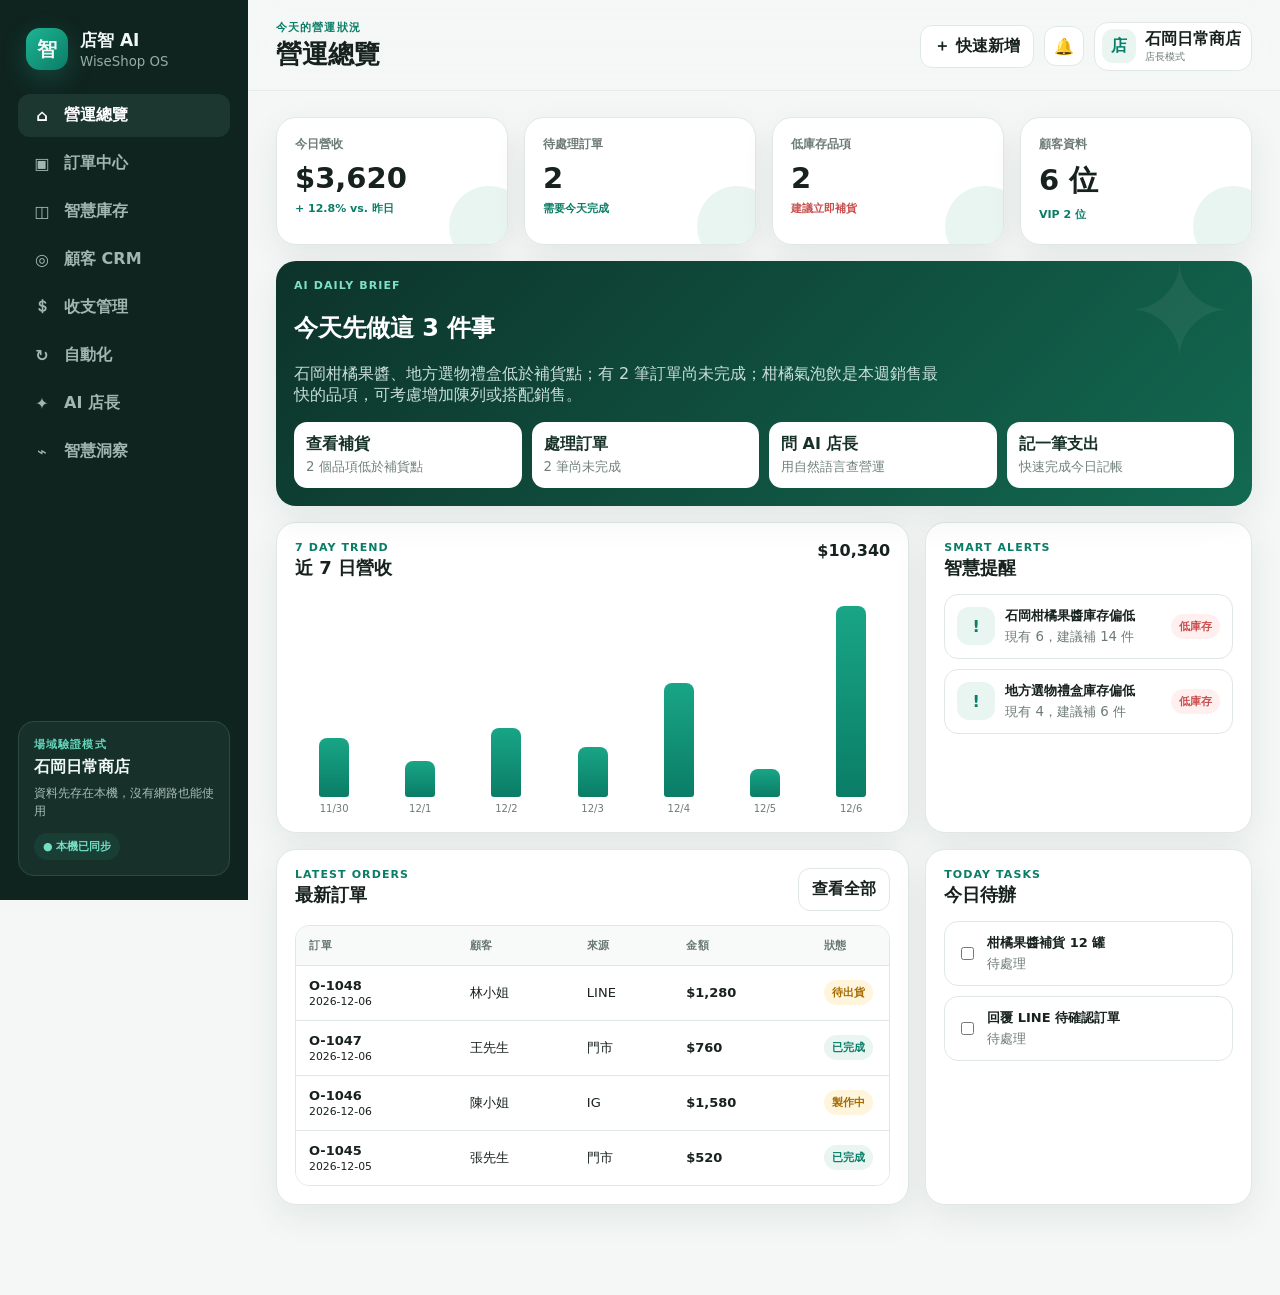
==== index.html @ 5a5df56b "Build WiseShop AI local-first merchant operating system MVP" ====
<!doctype html>
<html lang="zh-Hant">
<head>
  <meta charset="utf-8" />
  <meta name="viewport" content="width=device-width,initial-scale=1,viewport-fit=cover" />
  <meta name="theme-color" content="#0a7d67" />
  <meta name="description" content="店智 AI｜給小店使用的自動營運管理系統：訂單、庫存、客戶、財務、任務與 AI 營運建議。" />
  <link rel="manifest" href="./manifest.webmanifest" />
  <link rel="icon" href="./icon.svg" type="image/svg+xml" />
  <link rel="apple-touch-icon" href="./icon.svg" />
  <title>店智 AI｜智慧營運助手</title>
  <link rel="stylesheet" href="./styles.css" />
</head>
<body>
  <div id="appShell" class="app-shell">
    <aside class="sidebar">
      <a class="brand" href="#dashboard" aria-label="回到首頁">
        <span class="brand-mark">智</span>
        <span><strong>店智 AI</strong><small>WiseShop OS</small></span>
      </a>
      <nav id="mainNav" class="main-nav" aria-label="主要功能">
        <button data-route="dashboard" class="nav-item active"><span>⌂</span>營運總覽</button>
        <button data-route="orders" class="nav-item"><span>▣</span>訂單中心</button>
        <button data-route="inventory" class="nav-item"><span>◫</span>智慧庫存</button>
        <button data-route="customers" class="nav-item"><span>◎</span>顧客 CRM</button>
        <button data-route="finance" class="nav-item"><span>＄</span>收支管理</button>
        <button data-route="automations" class="nav-item"><span>↻</span>自動化</button>
        <button data-route="copilot" class="nav-item"><span>✦</span>AI 店長</button>
        <button data-route="insights" class="nav-item"><span>⌁</span>智慧洞察</button>
      </nav>
      <div class="sidebar-card">
        <div class="eyebrow">場域驗證模式</div>
        <strong id="shopNameSide">石岡日常商店</strong>
        <p>資料先存在本機，沒有網路也能使用</p>
        <span id="syncBadge" class="status-pill success">● 本機已同步</span>
      </div>
      <button id="installBtn" class="ghost-btn hidden">＋ 安裝到裝置</button>
    </aside>

    <main class="main-area">
      <header class="topbar">
        <div>
          <div class="eyebrow" id="pageEyebrow">今天的營運狀況</div>
          <h1 id="pageTitle">營運總覽</h1>
        </div>
        <div class="topbar-actions">
          <button id="quickAddBtn" class="secondary-btn">＋ 快速新增</button>
          <button id="notifyBtn" class="icon-btn" title="開啟提醒">🔔</button>
          <div class="profile-pill">
            <span class="avatar">店</span>
            <span><strong id="shopNameTop">石岡日常商店</strong><small>店長模式</small></span>
          </div>
        </div>
      </header>

      <section id="view" class="view" aria-live="polite"></section>
    </main>
  </div>

  <div id="mobileBar" class="mobile-bar">
    <button data-route="dashboard" class="active">⌂<small>總覽</small></button>
    <button data-route="orders">▣<small>訂單</small></button>
    <button data-route="inventory">◫<small>庫存</small></button>
    <button data-route="copilot">✦<small>AI 店長</small></button>
    <button id="moreBtn">•••<small>更多</small></button>
  </div>

  <dialog id="modal" class="modal">
    <form method="dialog" class="modal-card" id="modalForm">
      <div class="modal-head">
        <div><div class="eyebrow" id="modalEyebrow">快速新增</div><h2 id="modalTitle">新增資料</h2></div>
        <button value="cancel" class="icon-btn" aria-label="關閉">✕</button>
      </div>
      <div id="modalBody"></div>
    </form>
  </dialog>

  <div id="toast" class="toast" role="status"></div>

  <script type="module" src="./app.js"></script>
</body>
</html>
---- styles.css ----
:root{--bg:#f4f7f6;--card:#fff;--ink:#17211e;--muted:#6d7b77;--line:#dfe8e5;--primary:#0a7d67;--primary-dark:#075d4d;--primary-soft:#e8f5f1;--accent:#f2b84b;--danger:#c94f4f;--danger-soft:#fff0ef;--warning:#a56b00;--warning-soft:#fff5dc;--shadow:0 12px 34px rgba(26,56,48,.08);--radius:20px;--radius-sm:13px;font-family:Inter,"Noto Sans TC","PingFang TC","Microsoft JhengHei",system-ui,-apple-system,sans-serif}*{box-sizing:border-box}html{background:var(--bg);color:var(--ink)}body{margin:0;min-height:100vh;background:var(--bg)}button,input,select,textarea{font:inherit}button{cursor:pointer}.hidden{display:none!important}.app-shell{display:grid;grid-template-columns:248px minmax(0,1fr);min-height:100vh}.sidebar{position:sticky;top:0;height:100vh;padding:24px 18px;display:flex;flex-direction:column;gap:20px;background:#10241f;color:#eff8f5}.brand{display:flex;align-items:center;gap:12px;padding:4px 8px;color:inherit;text-decoration:none}.brand-mark{display:grid;place-items:center;width:42px;height:42px;border-radius:14px;background:linear-gradient(135deg,#1eb493,#0a7d67);font-weight:900;font-size:20px;box-shadow:0 8px 24px rgba(30,180,147,.25)}.brand strong{display:block;font-size:17px}.brand small{display:block;color:#93ada5;margin-top:2px}.main-nav{display:flex;flex-direction:column;gap:5px}.nav-item{border:0;background:transparent;color:#9fb7b0;text-align:left;border-radius:12px;padding:11px 13px;display:flex;align-items:center;gap:11px;font-weight:650}.nav-item span{width:22px;text-align:center}.nav-item:hover,.nav-item.active{background:#1c3730;color:#fff}.sidebar-card{margin-top:auto;border:1px solid #2c4a42;background:#17312a;border-radius:16px;padding:15px}.sidebar-card strong{display:block;margin:5px 0 6px}.sidebar-card p{font-size:12px;line-height:1.55;color:#a8bdb7;margin:0 0 12px}.eyebrow{font-size:11px;letter-spacing:.1em;text-transform:uppercase;color:var(--primary);font-weight:800}.sidebar .eyebrow{color:#62d5ba}.status-pill{display:inline-flex;align-items:center;gap:6px;padding:6px 9px;border-radius:99px;font-size:11px;font-weight:700}.status-pill.success{background:#193f35;color:#75dec5}.ghost-btn{border:1px solid #37574e;background:transparent;color:#d9e8e3;border-radius:12px;padding:10px}.main-area{min-width:0}.topbar{position:sticky;top:0;z-index:10;display:flex;justify-content:space-between;align-items:center;padding:20px 28px 18px;background:rgba(244,247,246,.88);backdrop-filter:blur(18px);border-bottom:1px solid rgba(223,232,229,.75)}.topbar h1{margin:2px 0 0;font-size:26px}.topbar-actions{display:flex;align-items:center;gap:10px}.profile-pill{display:flex;align-items:center;gap:9px;background:#fff;border:1px solid var(--line);border-radius:14px;padding:6px 10px 6px 7px}.profile-pill span:last-child{display:flex;flex-direction:column}.profile-pill small{color:var(--muted);font-size:10px}.avatar{display:grid;place-items:center;width:34px;height:34px;border-radius:11px;background:var(--primary-soft);color:var(--primary);font-weight:900}.secondary-btn,.primary-btn,.icon-btn,.outline-btn,.danger-btn{border:0;border-radius:12px;padding:10px 13px;font-weight:750}.secondary-btn{background:#fff;border:1px solid var(--line);color:var(--ink)}.primary-btn{background:var(--primary);color:#fff}.primary-btn:hover{background:var(--primary-dark)}.outline-btn{background:transparent;border:1px solid var(--line);color:var(--ink)}.danger-btn{background:var(--danger-soft);color:var(--danger)}.icon-btn{width:40px;height:40px;padding:0;background:#fff;border:1px solid var(--line)}.view{padding:26px 28px 90px}.grid{display:grid;gap:16px}.kpi-grid{grid-template-columns:repeat(4,minmax(0,1fr));margin-bottom:16px}.two-col{grid-template-columns:minmax(0,1.55fr) minmax(280px,.8fr)}.three-col{grid-template-columns:repeat(3,minmax(0,1fr))}.card{background:var(--card);border:1px solid var(--line);border-radius:var(--radius);box-shadow:var(--shadow);padding:18px}.card.flat{box-shadow:none}.card-head{display:flex;align-items:flex-start;justify-content:space-between;gap:14px;margin-bottom:14px}.card-head h2,.card-head h3{margin:2px 0 0}.card-head h2{font-size:18px}.card-head p{margin:5px 0 0;color:var(--muted);font-size:13px}.kpi-card{min-height:128px;position:relative;overflow:hidden}.kpi-card::after{content:"";position:absolute;width:80px;height:80px;border-radius:50%;right:-22px;bottom:-22px;background:var(--primary-soft)}.kpi-label{font-size:12px;color:var(--muted);font-weight:700}.kpi-value{font-size:29px;font-weight:900;margin:8px 0 6px}.delta{font-size:11px;font-weight:750;color:var(--primary)}.delta.down{color:var(--danger)}.hero-ai{background:linear-gradient(135deg,#0d332a,#126951);color:#fff;border:none;position:relative;overflow:hidden}.hero-ai::after{content:"✦";position:absolute;right:18px;top:-25px;font-size:130px;color:rgba(255,255,255,.06)}.hero-ai .eyebrow{color:#7fe0c9}.hero-ai p{color:#c8ded8;max-width:650px}.hero-ai .primary-btn{background:#fff;color:#0c604f}.quick-actions{display:grid;grid-template-columns:repeat(4,1fr);gap:10px;margin-top:16px}.quick-action{background:#fff;border:1px solid rgba(255,255,255,.1);color:#173129;border-radius:13px;padding:11px;text-align:left;font-weight:750}.quick-action small{display:block;color:#71817c;font-weight:500;margin-top:3px}.table-wrap{overflow:auto;border:1px solid var(--line);border-radius:14px}table{border-collapse:collapse;width:100%;min-width:650px;background:#fff}th,td{padding:12px 13px;border-bottom:1px solid var(--line);text-align:left;font-size:13px}th{background:#f8faf9;color:#687773;font-size:11px;text-transform:uppercase;letter-spacing:.05em}tr:last-child td{border-bottom:0}.badge{display:inline-flex;padding:5px 8px;border-radius:99px;background:#eef3f2;color:#5d6d68;font-size:11px;font-weight:750}.badge.green{background:var(--primary-soft);color:var(--primary)}.badge.yellow{background:var(--warning-soft);color:var(--warning)}.badge.red{background:var(--danger-soft);color:var(--danger)}.stock-bar{height:7px;border-radius:99px;background:#edf1f0;overflow:hidden;margin-top:5px}.stock-fill{height:100%;background:var(--primary);border-radius:99px}.stock-fill.low{background:var(--danger)}.list{display:flex;flex-direction:column;gap:10px}.list-item{display:flex;align-items:center;justify-content:space-between;gap:12px;padding:12px;border:1px solid var(--line);border-radius:14px}.list-item .meta{display:flex;align-items:center;gap:10px}.item-icon{display:grid;place-items:center;width:38px;height:38px;border-radius:12px;background:var(--primary-soft);color:var(--primary);font-weight:900}.list-item strong{display:block;font-size:13px}.list-item small{display:block;color:var(--muted);margin-top:3px}.amount{font-weight:850}.amount.negative{color:var(--danger)}.chart{height:220px;display:flex;align-items:flex-end;gap:8px;padding-top:12px}.bar-col{flex:1;height:100%;display:flex;flex-direction:column;justify-content:flex-end;align-items:center;gap:6px}.bar{width:100%;max-width:30px;border-radius:8px 8px 3px 3px;background:linear-gradient(#19a586,#0a7d67);min-height:5px}.bar-col small{font-size:10px;color:var(--muted)}.toolbar{display:flex;flex-wrap:wrap;align-items:center;gap:10px;margin-bottom:14px}.toolbar .spacer{flex:1}.search{min-width:230px;border:1px solid var(--line);background:#fff;border-radius:12px;padding:10px 12px}.select{border:1px solid var(--line);background:#fff;border-radius:12px;padding:9px 11px}.section-title{display:flex;justify-content:space-between;align-items:end;gap:16px;margin:0 0 16px}.section-title h2{margin:0;font-size:20px}.section-title p{margin:5px 0 0;color:var(--muted);font-size:13px}.customer-grid{display:grid;grid-template-columns:repeat(3,minmax(0,1fr));gap:14px}.customer-card{padding:16px;border:1px solid var(--line);background:#fff;border-radius:17px}.customer-head{display:flex;justify-content:space-between;align-items:center}.customer-avatar{display:grid;place-items:center;width:42px;height:42px;border-radius:13px;background:var(--primary-soft);color:var(--primary);font-weight:900}.customer-card h3{margin:10px 0 3px}.customer-card p{margin:0;color:var(--muted);font-size:12px}.mini-stats{display:grid;grid-template-columns:1fr 1fr;gap:8px;margin-top:14px}.mini-stat{background:#f6f9f8;border-radius:10px;padding:9px}.mini-stat small{color:var(--muted);display:block}.mini-stat strong{display:block;margin-top:3px}.automation-card{display:flex;gap:14px;align-items:flex-start;padding:16px;border:1px solid var(--line);border-radius:16px;background:#fff}.automation-card .auto-icon{display:grid;place-items:center;width:42px;height:42px;border-radius:13px;background:#eef5f3;font-size:20px}.automation-card .auto-body{flex:1}.automation-card h3{margin:0 0 4px}.automation-card p{margin:0;color:var(--muted);font-size:12px;line-height:1.55}.switch{position:relative;width:46px;height:26px;border-radius:99px;background:#ccd7d4;border:0;padding:0}.switch::after{content:"";position:absolute;width:20px;height:20px;border-radius:50%;background:#fff;left:3px;top:3px;transition:.2s;box-shadow:0 1px 4px rgba(0,0,0,.2)}.switch.on{background:var(--primary)}.switch.on::after{transform:translateX(20px)}.copilot-layout{display:grid;grid-template-columns:minmax(0,1.4fr) 330px;gap:16px}.chat-card{min-height:610px;display:flex;flex-direction:column}.chat-log{flex:1;display:flex;flex-direction:column;gap:12px;overflow:auto;max-height:520px;padding-right:4px}.bubble{max-width:83%;padding:13px 14px;border-radius:16px;line-height:1.6;font-size:13px}.bubble.ai{background:#edf7f4;border-bottom-left-radius:5px}.bubble.user{align-self:flex-end;background:#12362d;color:#fff;border-bottom-right-radius:5px}.bubble .bubble-title{font-weight:850;margin-bottom:5px}.chat-form{display:flex;gap:8px;border-top:1px solid var(--line);padding-top:13px;margin-top:13px}.chat-form input{flex:1;border:1px solid var(--line);border-radius:12px;padding:12px}.suggestions{display:flex;flex-wrap:wrap;gap:8px;margin:10px 0}.suggestion{border:1px solid var(--line);background:#fff;border-radius:99px;padding:7px 10px;font-size:11px;color:#54635f}.insight-card{border-left:4px solid var(--primary)}.insight-card.warning{border-left-color:var(--accent)}.insight-card.danger{border-left-color:var(--danger)}.insight-card h3{margin:0 0 7px}.insight-card p{margin:0;color:var(--muted);font-size:13px;line-height:1.6}.score-ring{width:110px;height:110px;border-radius:50%;display:grid;place-items:center;background:conic-gradient(var(--primary) 0 82%,#e8eeec 82%);position:relative}.score-ring::after{content:"";position:absolute;width:82px;height:82px;background:#fff;border-radius:50%}.score-ring strong{position:relative;z-index:1;font-size:27px}.health-card{display:flex;align-items:center;gap:18px}.health-list{flex:1}.health-row{display:flex;justify-content:space-between;padding:8px 0;border-bottom:1px solid var(--line);font-size:12px}.health-row:last-child{border-bottom:0}.form-grid{display:grid;grid-template-columns:1fr 1fr;gap:12px}.field{display:flex;flex-direction:column;gap:6px}.field.full{grid-column:1/-1}.field label{font-size:11px;color:var(--muted);font-weight:750}.field input,.field select,.field textarea{border:1px solid var(--line);border-radius:11px;padding:10px 11px;background:#fff}.field textarea{min-height:90px;resize:vertical}.modal{border:0;border-radius:22px;padding:0;width:min(560px,calc(100vw - 28px));box-shadow:0 28px 90px rgba(15,35,29,.24)}.modal::backdrop{background:rgba(13,31,26,.48);backdrop-filter:blur(4px)}.modal-card{padding:20px}.modal-head{display:flex;justify-content:space-between;align-items:flex-start;margin-bottom:16px}.modal-head h2{margin:3px 0 0}.form-actions{display:flex;justify-content:flex-end;gap:8px;margin-top:16px}.toast{position:fixed;right:24px;bottom:24px;z-index:99;background:#17332b;color:#fff;padding:12px 15px;border-radius:12px;box-shadow:var(--shadow);opacity:0;pointer-events:none;transform:translateY(10px);transition:.2s}.toast.show{opacity:1;transform:translateY(0)}.empty{padding:38px;text-align:center;color:var(--muted)}.mobile-bar{display:none}.tech-grid{display:grid;grid-template-columns:repeat(2,minmax(0,1fr));gap:10px}.tech-item{padding:13px;border-radius:13px;background:#f6f9f8;border:1px solid var(--line)}.tech-item strong{font-size:12px}.tech-item p{font-size:11px;color:var(--muted);margin:4px 0 0;line-height:1.5}.callout{padding:14px;border-radius:14px;background:var(--primary-soft);color:#135e50;font-size:12px;line-height:1.6}.mono{font-family:ui-monospace,SFMono-Regular,Menlo,monospace}@media(max-width:1100px){.kpi-grid{grid-template-columns:repeat(2,1fr)}.customer-grid{grid-template-columns:repeat(2,1fr)}.copilot-layout{grid-template-columns:1fr}.quick-actions{grid-template-columns:repeat(2,1fr)}}@media(max-width:820px){.app-shell{display:block}.sidebar{display:none}.topbar{padding:16px 16px 13px}.topbar h1{font-size:21px}.profile-pill{display:none}.secondary-btn{display:none}.view{padding:18px 14px 92px}.kpi-grid,.two-col,.three-col,.customer-grid,.tech-grid{grid-template-columns:1fr}.kpi-grid{grid-template-columns:1fr 1fr}.kpi-card{min-height:112px}.kpi-value{font-size:24px}.mobile-bar{position:fixed;display:grid;grid-template-columns:repeat(5,1fr);left:10px;right:10px;bottom:max(10px,env(safe-area-inset-bottom));z-index:30;background:#10241f;border-radius:18px;padding:7px;box-shadow:0 12px 40px rgba(0,0,0,.22)}.mobile-bar button{border:0;background:transparent;color:#8fa9a2;display:flex;flex-direction:column;align-items:center;gap:2px;padding:7px 2px;border-radius:11px}.mobile-bar button.active{background:#1d3b33;color:#fff}.mobile-bar small{font-size:9px}.toolbar .search{min-width:0;flex:1}.form-grid{grid-template-columns:1fr}.field.full{grid-column:auto}.chat-card{min-height:520px}.toast{right:14px;left:14px;bottom:90px}.health-card{align-items:flex-start;flex-direction:column}}
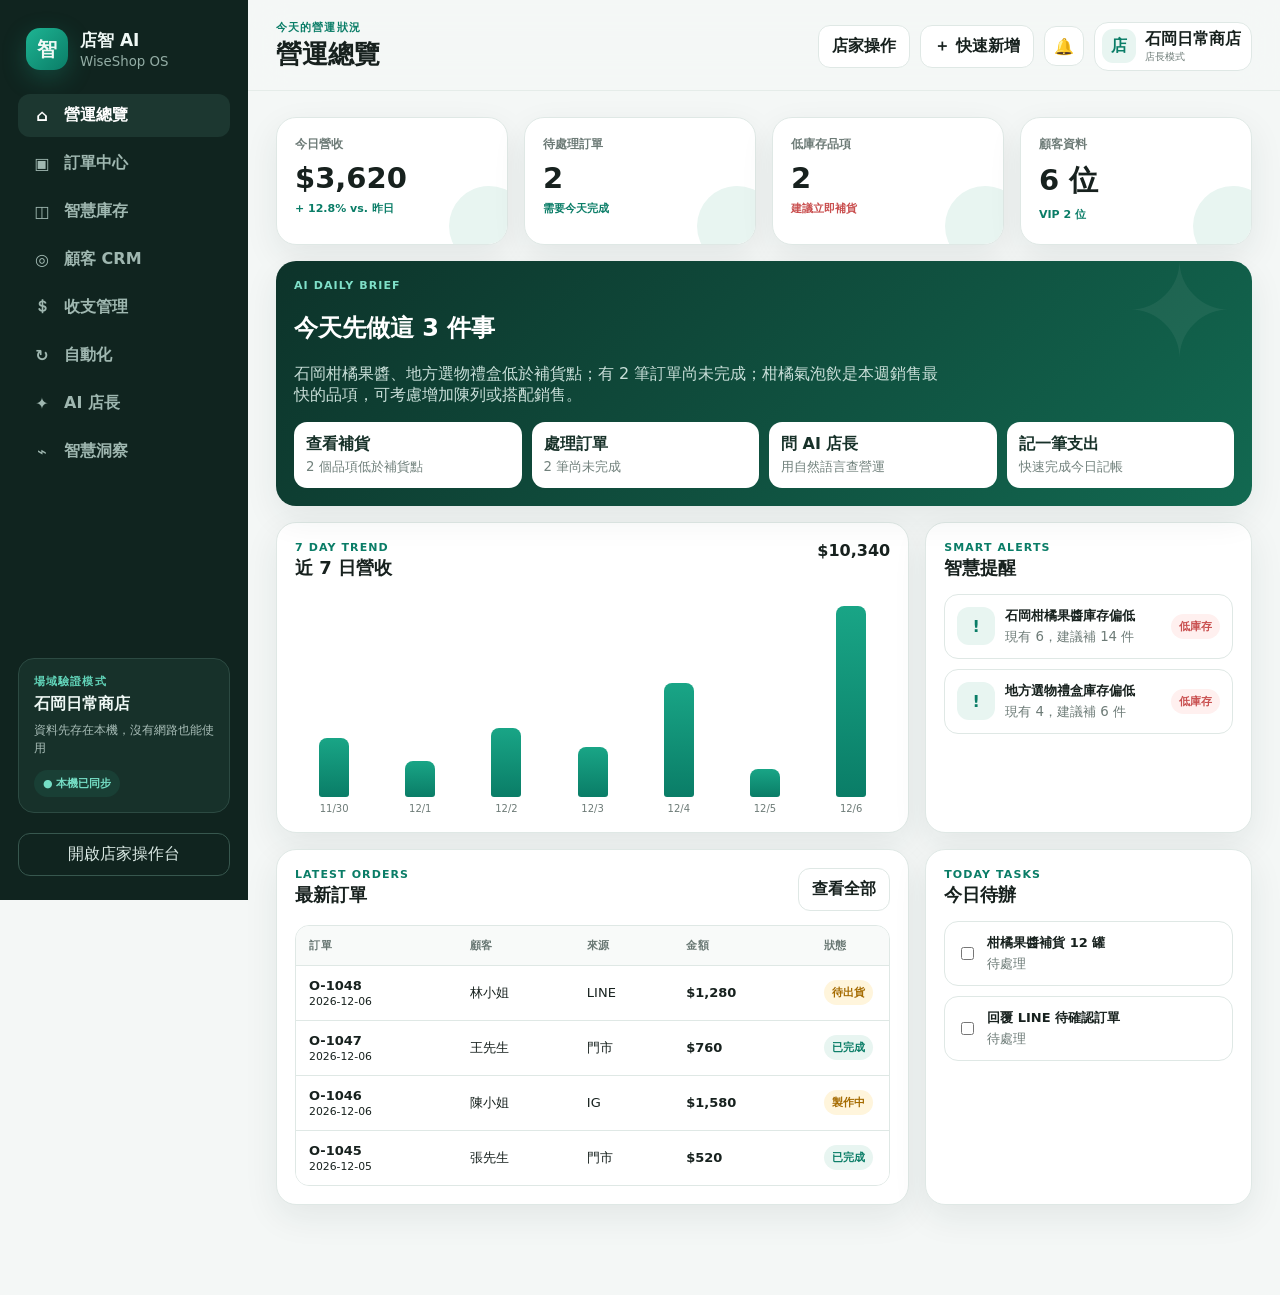
==== commit 8798e8f1: "Add merchant operations entry to dashboard" ====
--- a/index.html
+++ b/index.html
@@ -34,6 +34,7 @@
         <p>資料先存在本機，沒有網路也能使用</p>
         <span id="syncBadge" class="status-pill success">● 本機已同步</span>
       </div>
+      <a href="./shop.html" class="ghost-btn" style="text-decoration:none;text-align:center">開啟店家操作台</a>
       <button id="installBtn" class="ghost-btn hidden">＋ 安裝到裝置</button>
     </aside>
 
@@ -44,6 +45,7 @@
           <h1 id="pageTitle">營運總覽</h1>
         </div>
         <div class="topbar-actions">
+          <a href="./shop.html" class="secondary-btn" style="text-decoration:none">店家操作</a>
           <button id="quickAddBtn" class="secondary-btn">＋ 快速新增</button>
           <button id="notifyBtn" class="icon-btn" title="開啟提醒">🔔</button>
           <div class="profile-pill">
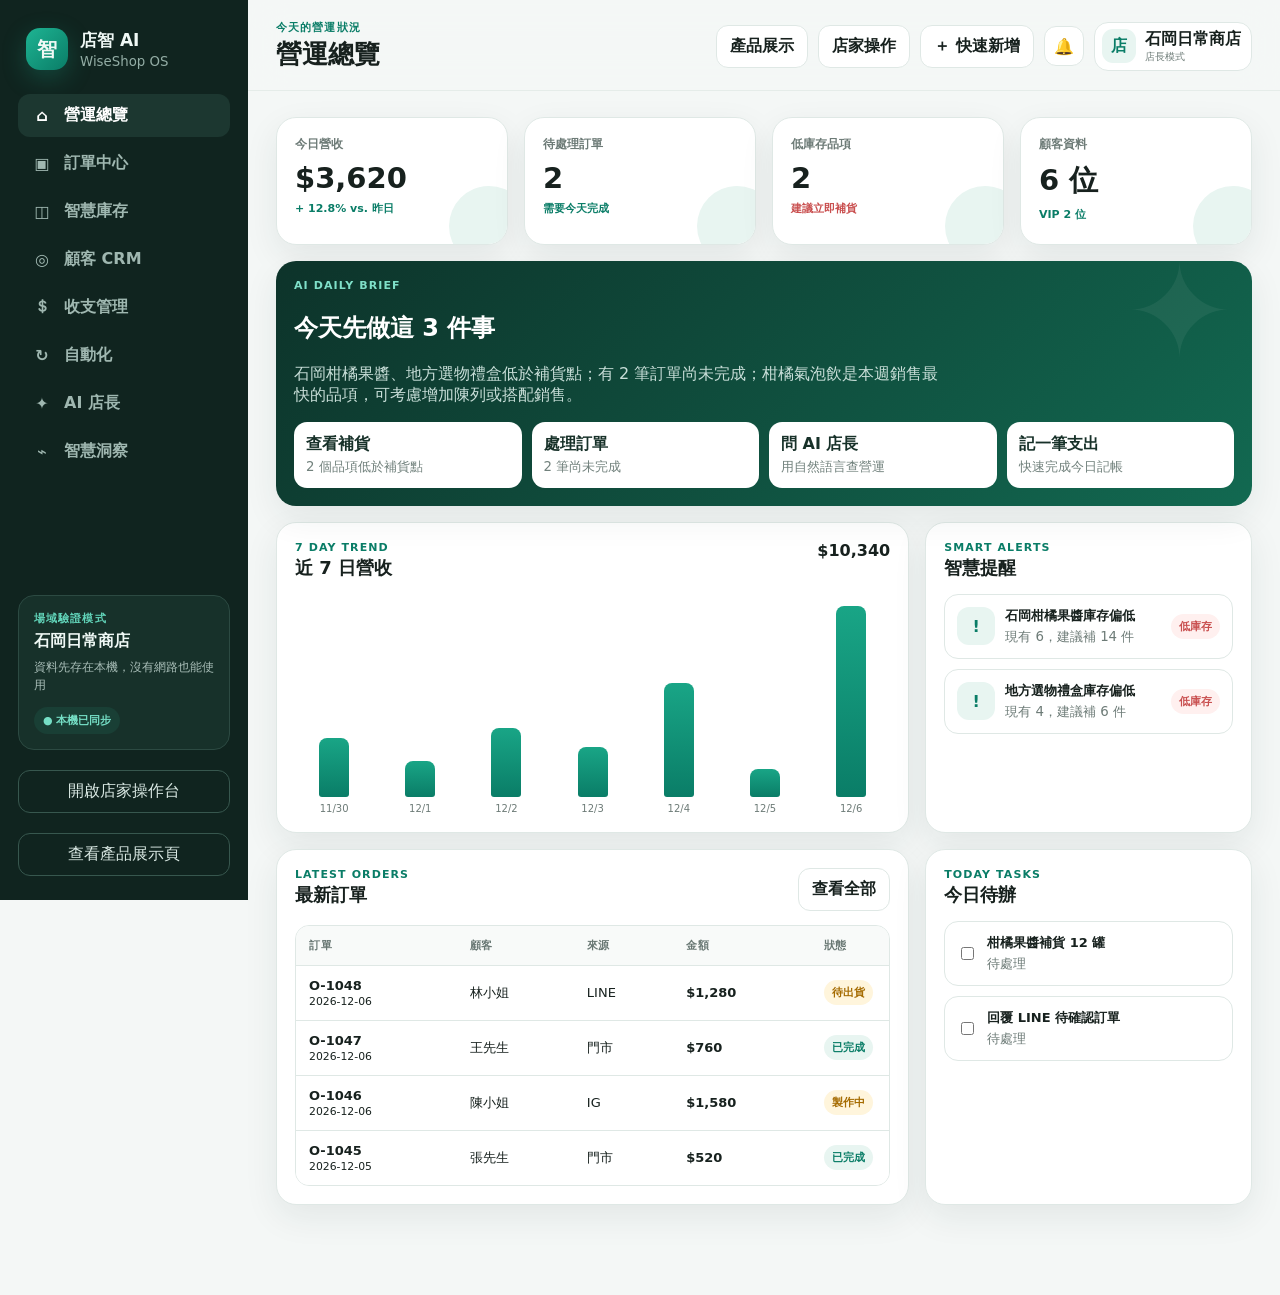
==== commit 838b2f75: "Link manager app to product showcase" ====
--- a/index.html
+++ b/index.html
@@ -35,6 +35,7 @@
         <span id="syncBadge" class="status-pill success">● 本機已同步</span>
       </div>
       <a href="./shop.html" class="ghost-btn" style="text-decoration:none;text-align:center">開啟店家操作台</a>
+      <a href="./showcase.html" class="ghost-btn" style="text-decoration:none;text-align:center">查看產品展示頁</a>
       <button id="installBtn" class="ghost-btn hidden">＋ 安裝到裝置</button>
     </aside>
 
@@ -45,6 +46,7 @@
           <h1 id="pageTitle">營運總覽</h1>
         </div>
         <div class="topbar-actions">
+          <a href="./showcase.html" class="secondary-btn" style="text-decoration:none">產品展示</a>
           <a href="./shop.html" class="secondary-btn" style="text-decoration:none">店家操作</a>
           <button id="quickAddBtn" class="secondary-btn">＋ 快速新增</button>
           <button id="notifyBtn" class="icon-btn" title="開啟提醒">🔔</button>
